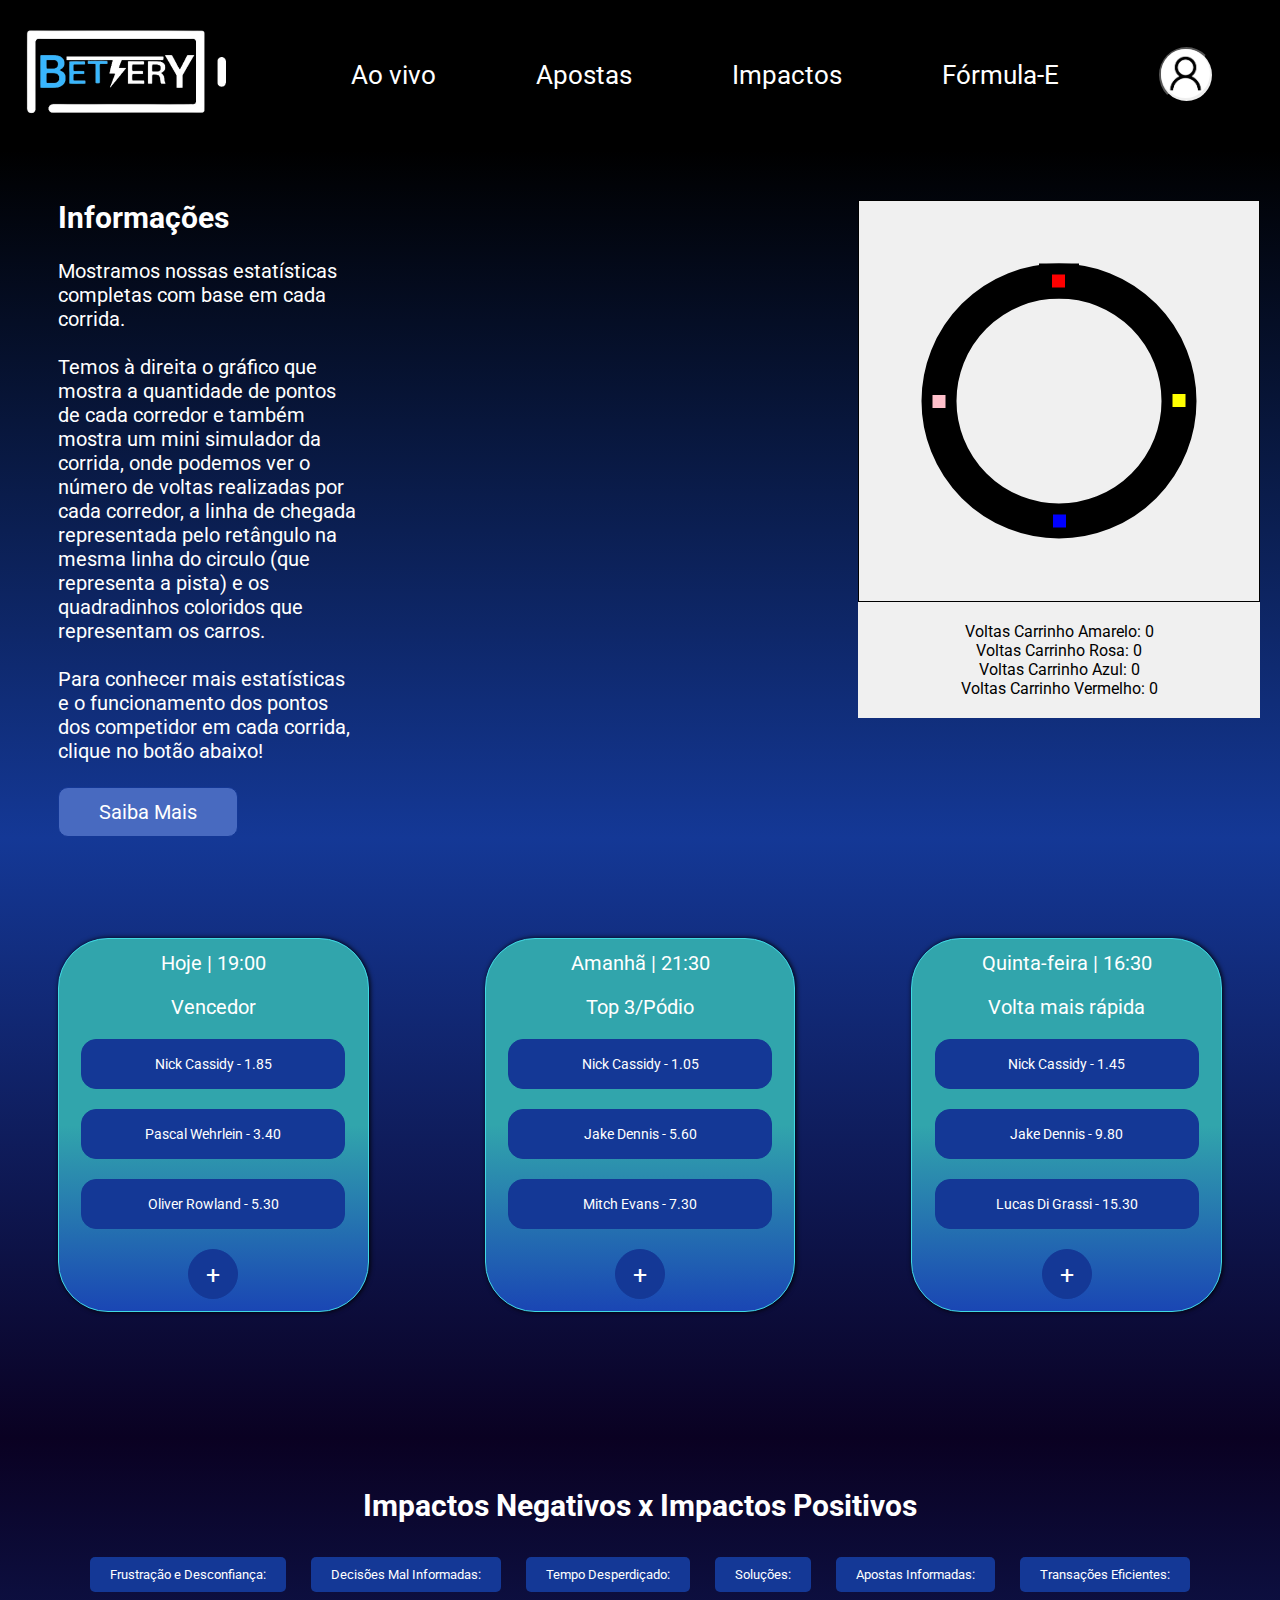
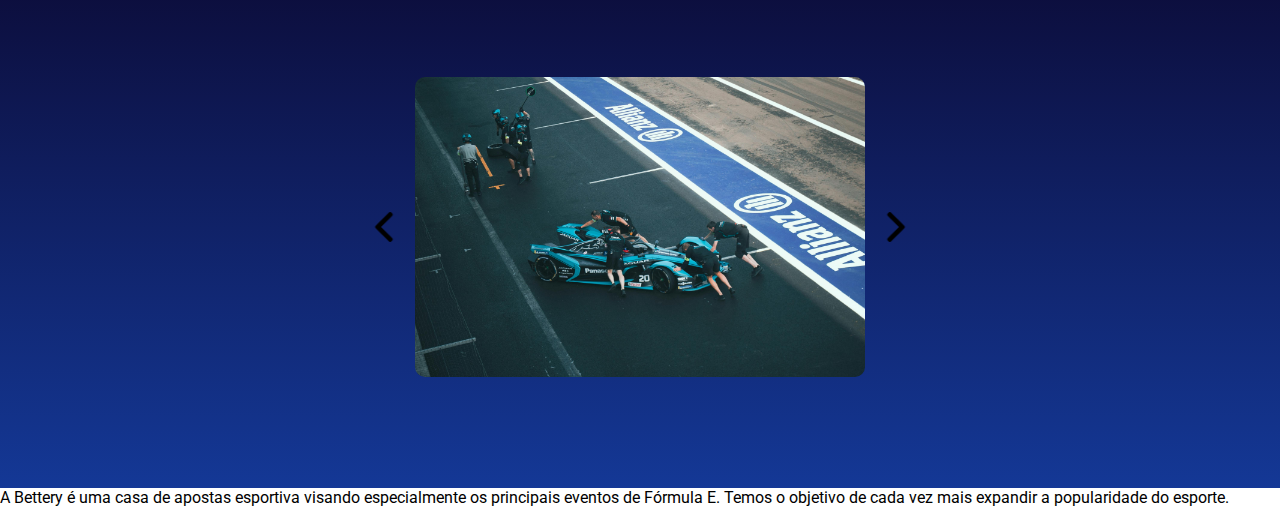
==== LP/index.html @ d3a05d5d "teste-challenge" ====
<!DOCTYPE html>
<html lang="pt-br">
<head>
    <meta charset="UTF-8">
    <meta name="viewport" content="width=device-width, initial-scale=1.0">
    <title>Bettery</title>
    <link rel="icon" href="../images/Logo_Sprint1_icon.png" type="image/x-icon">
    <link rel="stylesheet" href="styles.css">
    <link rel="preconnect" href="https://fonts.googleapis.com">
    <link rel="preconnect" href="https://fonts.gstatic.com" crossorigin>
    <link href="https://fonts.googleapis.com/css2?family=Roboto:ital,wght@0,100;0,300;0,400;0,500;0,700;0,900;1,100;1,300;1,400;1,500;1,700;1,900&display=swap" rel="stylesheet">
    <script src="script.js" defer></script>
</head>
<body>
    <header>
        <nav class="navegacao">
            <a href="../LP/index.html">
                <img class="logo" src="../images/Logo_Sprint1_sem_fundo.png" alt="logo">
            </a>
            <a href="../Ao vivo/AoVivo.html">Ao vivo</a>
            <a href="#">Apostas</a>
            <a href="#">Impactos</a>
            <a href="#">Fórmula-E</a>
            <button id="BtnUser" class="btnUser"><img class="UserIMG" src="../images/UserIMG2.png" alt="login"></button>
        </nav>
        <div id="LoginContainer" class="escondido">
            <form id="FormLogin">
                <h2>Login</h2>
                <label for="username">Usuário:</label>
                <input type="text" id="username" name="username" required>
                <label for="password">Senha:</label>
                <input type="password" id="password" name="password" required>
                <button class="btnLogin" type="submit">Entrar</button>
                <button class="btnLogin2" type="button" id="Btncancelar">Cancelar</button>
            </form>
        </div>
    </header>

<!-- seção 1 -->
 
    <div class="secao2">
        <div class="container2">
            <h2>Informações</h2><br>
            <p>Mostramos nossas estatísticas completas com base em cada corrida.</p><br>
            <p>Temos à direita o gráfico que mostra a quantidade de pontos de cada corredor e também mostra um mini simulador da corrida, onde podemos ver o número de voltas realizadas por cada corredor, a linha de chegada representada pelo retângulo na mesma linha do circulo (que representa a pista) e os quadradinhos coloridos que representam os carros.</p><br>
            <p>Para conhecer mais estatísticas e o funcionamento dos pontos dos competidor em cada corrida, clique no botão abaixo!</p><br>
            <button id="btnSM" type="submit" class="SaibaMais">Saiba Mais</button>
        </div>
        <div class="containerSimulador">
            <canvas id="canvas"></canvas>
            <div id="contadores">
                <p>Voltas Carrinho Amarelo: <span id="voltasCarrinho1">0</span></p>
                <p>Voltas Carrinho Rosa: <span id="voltasCarrinho2">0</span></p>
                <p>Voltas Carrinho Azul: <span id="voltasCarrinho3">0</span></p>
                <p>Voltas Carrinho Vermelho: <span id="voltasCarrinho4">0</span></p>
            </div>
        </div>
    </div>
    

<!-- seção 2 -->
    <div class="secao-apostas">
        <div id="Secao1" class="secao1">
            <div class="container">
                <p class="descricao">Hoje | 19:00</p>
                <p class="descricao">Vencedor</p>
                <button type="submit" class="apostas">Nick Cassidy  -   1.85</button>
                <button type="submit" class="apostas">Pascal Wehrlein  -   3.40</button>
                <button type="submit" class="apostas">Oliver Rowland   -  5.30</button>
                <button id="btnMaisApostas" type="submit" class="apostasMais">+</button>
            </div>
            <div class="container">
                <p class="descricao">Amanhã | 21:30</p>
                <p class="descricao">Top 3/Pódio</p>
                <button type="submit" class="apostas">Nick Cassidy  -   1.05</button>
                <button type="submit" class="apostas">Jake Dennis   -  5.60</button>
                <button type="submit" class="apostas">Mitch Evans   -  7.30</button>
                <button id="btnMaisApostas" type="submit" class="apostasMais">+</button>
            </div>
            <div class="container">
                <p class="descricao">Quinta-feira | 16:30</p>
                <p class="descricao">Volta mais rápida</p>
                <button type="submit" class="apostas">Nick Cassidy   -  1.45</button>
                <button type="submit" class="apostas">Jake Dennis   -  9.80</button>
                <button type="submit" class="apostas">Lucas Di Grassi   -  15.30</button>
                <button id="btnMaisApostas" type="submit" class="apostasMais">+</button>
            </div>
        </div>
    </div>
<!-- seção 3 -->

    <div id="Secao3" class="secao3">
        <div class="container3">
            <h2>Impactos Negativos x Impactos Positivos</h2><br>
            <button id="openModalBtn1" type="submit" class="sobre">Frustração e Desconfiança:</button>
            <button id="openModalBtn2" type="submit" class="sobre">Decisões Mal Informadas:</button>
            <button id="openModalBtn3" type="submit" class="sobre">Tempo Desperdiçado:</button>
            <button id="openModalBtn4" type="submit" class="sobre">Soluções:</button>
            <button id="openModalBtn5" type="submit" class="sobre">Apostas Informadas:</button>
            <button id="openModalBtn6" type="submit" class="sobre">Transações Eficientes:</button>

            <div class="carrossel">
                <button id="prev-button"><img src="../images/arrow.png" alt="prev-button"></button>
                <div class="container-images">
                    <img class="slider" src="../images/pexels-alexwolfmx-14401741.jpg" alt="carro1">
                    <img class="slider" src="../images/pexels-alexwolfmx-14401648.jpg" alt="carro2">
                </div>
                <button id="next-button"><img src="../images/arrow.png" alt="next-button"></button>
            </div>
        </div>
    </div>

<!-- Modals -->
    <div id="myModal1" class="modal">
        <div class="modal-content">
            <span class="closeBtn">&times;</span>
            <ul id="arrayList1"></ul>
        </div>
    </div>

    <div id="myModal2" class="modal">
        <div class="modal-content">
            <span class="closeBtn">&times;</span>
            <ul id="arrayList2"></ul>
        </div>
    </div>

    <div id="myModal3" class="modal">
        <div class="modal-content">
            <span class="closeBtn">&times;</span>
            <ul id="arrayList3"></ul>
        </div>
    </div>

    <div id="myModal4" class="modal">
        <div class="modal-content">
            <span class="closeBtn">&times;</span>
            <ul id="arrayList4"></ul>
        </div>
    </div>

    <div id="myModal5" class="modal">
        <div class="modal-content">
            <span class="closeBtn">&times;</span>
            <ul id="arrayList5"></ul>
        </div>
    </div>

    <div id="myModal6" class="modal">
        <div class="modal-content">
            <span class="closeBtn">&times;</span>
            <ul id="arrayList6"></ul>
        </div>
    </div>
</body>
<footer>
    <div class="footer-container">
        <div class="sobre-nos">
            A Bettery é uma casa de apostas esportiva visando especialmente os principais eventos de Fórmula E. Temos o objetivo de cada vez mais expandir a popularidade do esporte.
        </div>
        
    </div>
</footer>
</html>
---- LP/styles.css ----
*{
    margin: 0;
    padding: 0;
    font-family: 'Roboto', sans-serif;
}

header{
    background-color: black;
    color: white;

    height: 150px;
    font-size: 26px;

    display: flex;
    align-items: center;
    justify-content: space-around;
}

.navegacao{
    display: flex;
    align-items: center;
    justify-content: space-around;
    gap: 100px;
    padding-right: 65px;
}

a{
    text-decoration: none;
    color: white;
}

.logo{
    width: 250px;
    height: 250px;
}

/* Login */
.Userimg{
    border-radius: 100%;
    width: 50px; 
    height: 50px;
    cursor: pointer;
}

#LoginContainer{
    display: none;
    position: fixed;
    top: 50%;
    left: 50%;
    transform: translate(-50%, -50%);
    background: linear-gradient(to top, #1a46b4,#31a5ac 50%);
    border: 1px solid #ddd;
    color: white;
    padding: 50px;
    border-radius: 10px;
    box-shadow: 0 0 10px rgba(0, 0, 0, 0.1);
    z-index: 1000;
}

.escondido{
    display: none;
}

#FormLogin h2{
    margin-top: 0;
    margin-bottom: 20px;
}

#FormLogin label{
    display: block;
    margin: 10px 0 5px;
}

#FormLogin input{
    width: 100%;
    padding: 8px;
    margin-bottom: 10px;
    border: 1px solid #ccc;
    border-radius: 4px;
}

.btnLogin{
    padding: 10px 20px;
    background-color: #0578FF;
    color: white;
    border: none;
    border-radius: 5px;
    cursor: pointer;
    margin-top: 10px;
}

.btnLogin2[type="button"] {
    padding: 10px 20px;
    color: white;
    border: none;
    border-radius: 5px;
    cursor: pointer;
    background-color: #0B396F;
    margin-left: 10px;
    margin-top: 10px;
}

.btnUser{
    border-radius: 50%;
    width: 55px;
    cursor: pointer;
}

.UserIMG{
    border-radius: 100%;
    width: 49px; 
    height: 49px;
    margin-right: 30px;
}

/*seção1*/

.secao1{
    background: linear-gradient(to top,#0a0122 ,#143896 100%);
    height: 500px;
    padding-top: 100px;
    display: flex;
    justify-content: space-around;
}

.container{
    margin-left: 58px;
    margin-right: 58px;
    padding: 10px;
    width: 329px;
    height: 352px;
    box-shadow: 1px 0 5px black;
    background: linear-gradient(to top, #1a46b4,#31a5ac 50%);
    color: white;
    border: 1px solid #40D9E2;
    border-radius: 50px;
    display: flex;
    flex-direction: column;
    align-items: center;
    justify-content: center;
    gap: 20px;
}

.apostas{
    background-color: #143896;
    color: white;
    padding: 15px 15px;
    border-radius: 15px;
    font-size: 14px;
    border: 1px solid #143896;
    cursor: pointer;

    width: 264px;
    height: 50px;
}

.apostasMais{
    background-color: #143896;
    color: white;
    padding: 10px;
    border-radius: 100px;
    font-size: 25px;
    width: 50px;
    height: 50px;
    border: 1px solid #143896;
    cursor: pointer;
}

.descricao{
    font-size: 20px;
}

/*seção2*/

.secao2{
    background: linear-gradient(to top,#143896 , #000000 100%);
    color: white;
    padding-top: 50px;
    display: flex;
    padding-bottom: 120px;
    gap: 500px;
}

.container2{
    width: 300px;
    height: 500px;
    font-size: 20px;
    margin-left: 58px;
}

.SaibaMais{
    background-color: #486ac0;
    color: white;
    padding: 16px;
    border-radius: 10px;
    font-size: 20px;
    width: 180px;
    display: flex;
    align-items: center;
    justify-content: center;
    height: 50px;
    border: 1px solid #143896;
    cursor: pointer;
}

.grafico{
    height: 200px;
    width: 200px;
    border-radius: 50px;
}

/* Simulador */

.containerSimulador{
  display: flex;
  flex-direction: column;
  justify-content: center;
  align-items: center;
  background-color: #f0f0f0;
  color: black;
}

#canvas {
  border: 1px solid black;
}

#contadores {
  margin-top: 20px;
  margin-bottom: 20px;
  text-align: center;
}


/*seção3*/


.secao3{
    display: flex;
    justify-content: center;
    height: 600px;
    background: linear-gradient(to top,#143896 , #0a0122 100%);
    color: white;
    padding-top: 50px;
}


.container3{
    text-align: center;
    font-size: 20px;
}

.sobre {
    margin: 10px;
    padding: 10px 20px;
    background-color: #143896;
    color: white;
    border: none;
    border-radius: 5px;
    cursor: pointer;
}


/* Modal */
.modal {
    display: none;
    position: fixed;
    z-index: 1;
    left: 0;
    top: 0;
    width: 100%;
    height: 100%;
    overflow: auto;
    background-color: rgb(0,0,0);
    background-color: rgba(0,0,0,0.4);
    padding-top: 60px;
}

.modal-content {
    background: linear-gradient(to top, #1a46b4,#31a5ac 50%);
    color: white;
    margin: 10% auto;
    padding: 30px;
    border: 1px solid #888;
    width: 80%;
    max-width: 500px;
    border-radius: 10px;
    font-size: 20px;
}

.closeBtn {
    color: black;
    float: right;       
    font-size: 28px;
    font-weight: bold;
}

.closeBtn:hover,
.closeBtn:focus {
    color: black;
    text-decoration: none;
    cursor: pointer;
}


/* carrossel */

.carrossel {
    display: flex;
    width: 100%;
    min-height: 50vh;
    align-items: center;
    justify-content: center;
    gap: 1rem;
    margin-bottom: 60px;
}

.container-images {
    position: relative;
    display: flex;
    align-items: center;
    justify-content: center;
    width: 450px;
    height: 450px;
}


.slider {
    opacity: 0;
    transition: opacity 0.2s;
    position: absolute;
    width: 100%;
    border-radius: 10px;
}

.on {
    opacity: 1;
}

#prev-button,
#next-button {
  width: 30px;
  height: 30px;
  border: none;
  background-color: transparent;
  cursor: pointer;
}

#prev-button img,
#next-button img {
  width: 100%;
  height: 100%;
}

#prev-button {
    transform: rotate(180deg);
  }
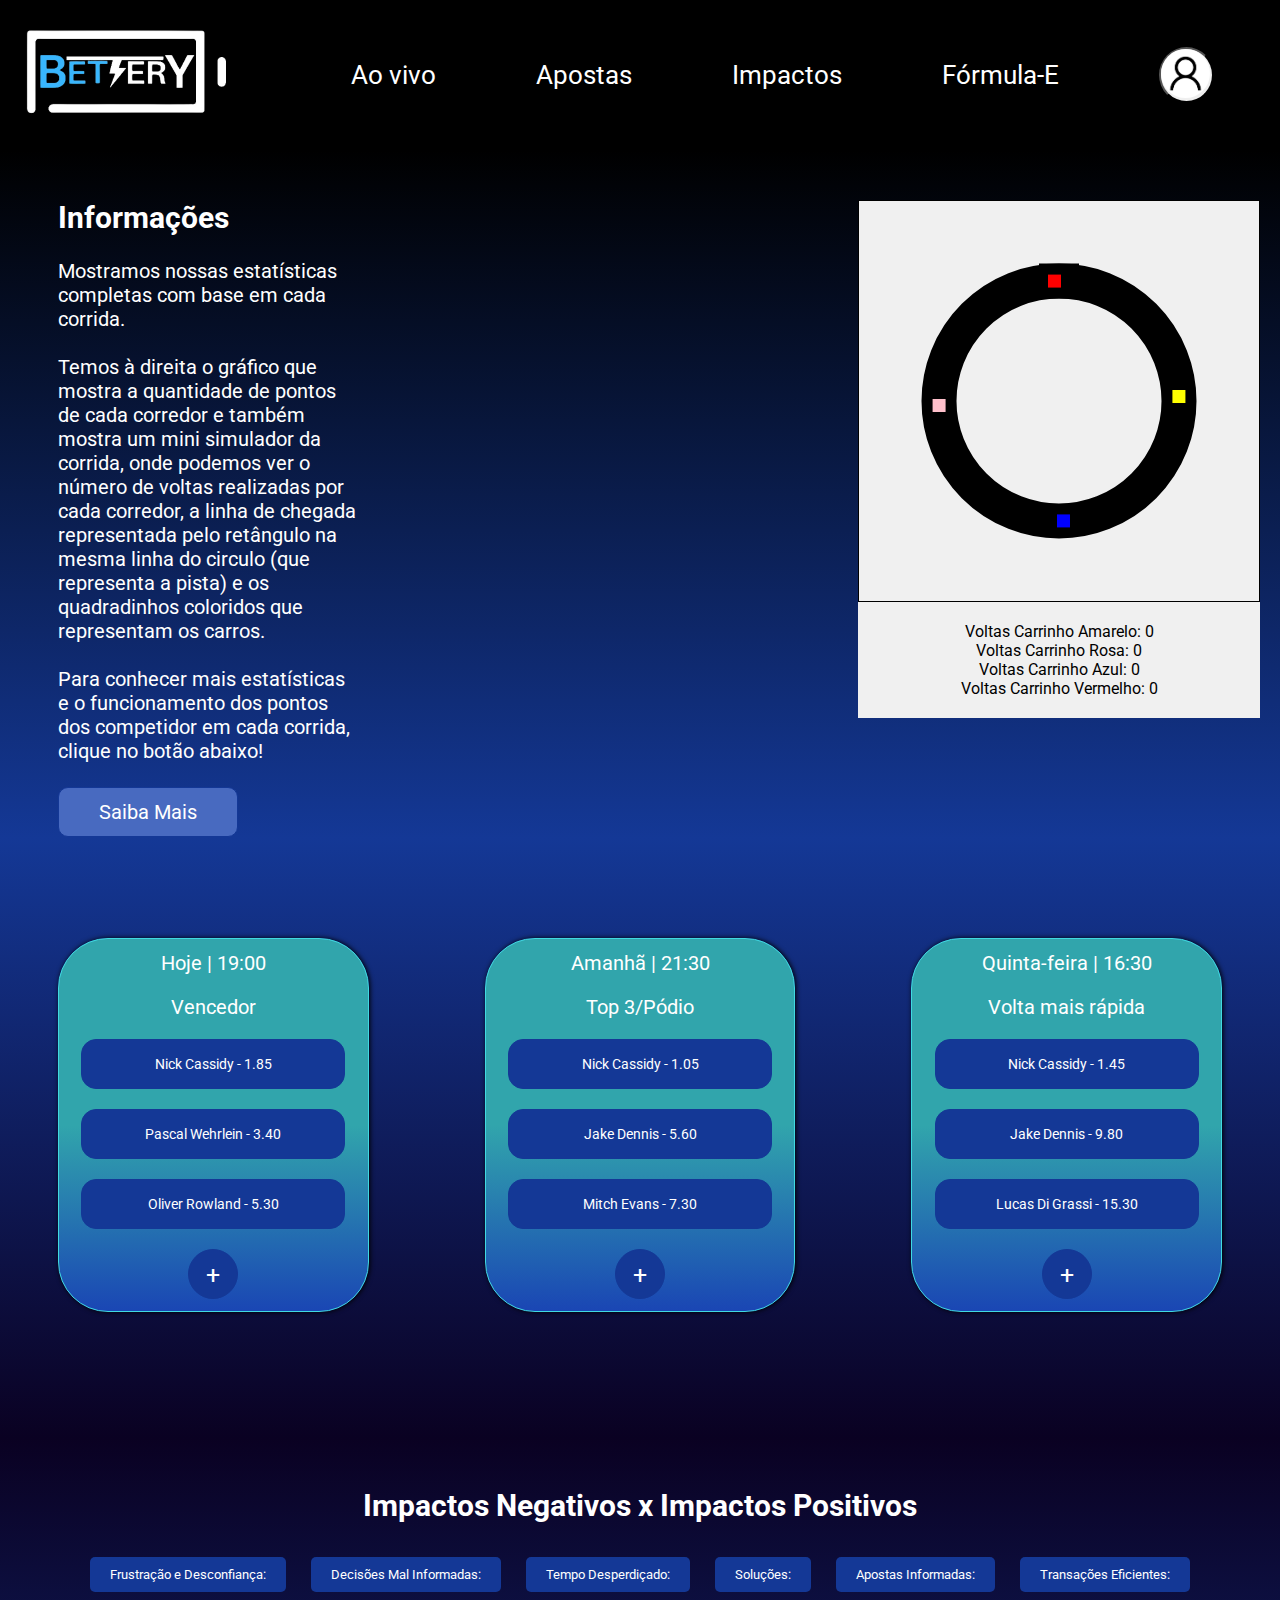
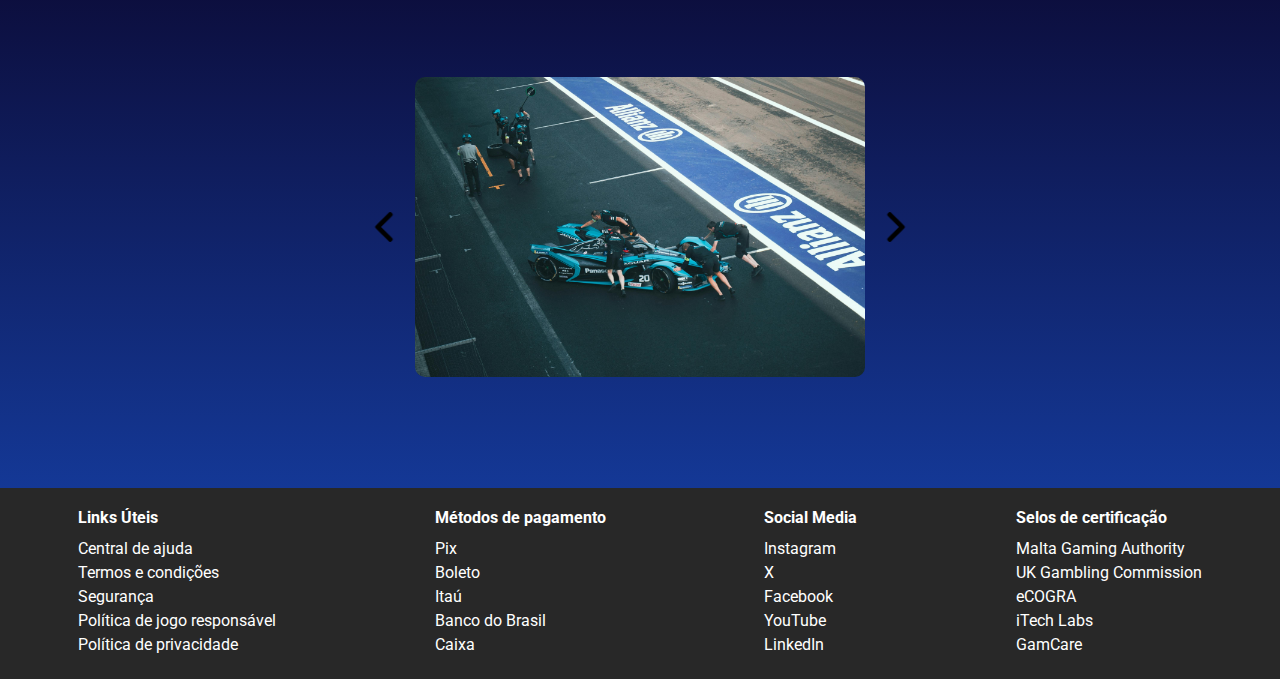
==== commit 5ea5e5c0: "teste" ====
--- a/LP/index.html
+++ b/LP/index.html
@@ -18,9 +18,9 @@
                 <img class="logo" src="../images/Logo_Sprint1_sem_fundo.png" alt="logo">
             </a>
             <a href="../Ao vivo/AoVivo.html">Ao vivo</a>
-            <a href="#">Apostas</a>
-            <a href="#">Impactos</a>
-            <a href="#">Fórmula-E</a>
+            <a href="../Apostas/Apostas.html">Apostas</a>
+            <a href="../Impactos/Impactos.html">Impactos</a>
+            <a href="../Formula-E/Formula-E.html">Fórmula-E</a>
             <button id="BtnUser" class="btnUser"><img class="UserIMG" src="../images/UserIMG2.png" alt="login"></button>
         </nav>
         <div id="LoginContainer" class="escondido">
@@ -152,13 +152,54 @@
             <ul id="arrayList6"></ul>
         </div>
     </div>
+    <footer class="footer">
+        <div class="footer-container">
+            <div class="footer-sections">
+                <div class="footer-column">
+                    <h4>Links Úteis</h4>
+                    <ul>
+                        <li><a href="#"></a>Central de ajuda</li>
+                        <li><a href="#"></a>Termos e condições</li>
+                        <li><a href="#"></a>Segurança</li>
+                        <li><a href="#"></a>Política de jogo responsável</li>
+                        <li><a href="#"></a>Política de privacidade</li>
+                    </ul>
+                </div>
+    
+                <div class="footer-column">
+                    <h4>Métodos de pagamento</h4>
+                    <ul>
+                        <li><a href="#"></a>Pix</li>
+                        <li><a href="#"></a>Boleto</li>
+                        <li><a href="#"></a>Itaú</li>
+                        <li><a href="#"></a>Banco do Brasil</li>
+                        <li><a href="#"></a>Caixa</li>
+                    </ul>
+                </div>
+    
+                <div class="footer-column">
+                    <h4>Social Media</h4>
+                    <ul>
+                        <li><a href="#"></a>Instagram</li>
+                        <li><a href="#"></a>X</li>
+                        <li><a href="#"></a>Facebook</li>
+                        <li><a href="#"></a>YouTube</li>
+                        <li><a href="#"></a>LinkedIn</li>
+                    </ul>
+                </div>
+    
+                <div class="footer-column">
+                    <h4>Selos de certificação</h4>
+                    <ul>
+                        <li><a href="#"></a>Malta Gaming Authority</li>
+                        <li><a href="#"></a>UK Gambling Commission</li>
+                        <li><a href="#"></a>eCOGRA</li>
+                        <li><a href="#"></a>iTech Labs</li>
+                        <li><a href="#"></a>GamCare</li>
+                    </ul>
+                </div>
+            </div>
+        </div>
+    </footer>
 </body>
-<footer>
-    <div class="footer-container">
-        <div class="sobre-nos">
-            A Bettery é uma casa de apostas esportiva visando especialmente os principais eventos de Fórmula E. Temos o objetivo de cada vez mais expandir a popularidade do esporte.
-        </div>
-        
-    </div>
-</footer>
 </html>--- a/LP/styles.css
+++ b/LP/styles.css
@@ -353,4 +353,40 @@
 
 #prev-button {
     transform: rotate(180deg);
-  }+  }
+
+/* ------------------------------------ */
+
+.footer{
+    background-color: #282828;
+    color: white;
+}
+
+.footer-sections{
+    margin-left: 58px;
+    margin-right: 58px;
+    display: flex;
+    justify-content: space-between;
+    padding: 20px;
+}
+
+.footer-column h4 {
+    font-size: 16px;
+    font-weight: bold;
+    margin-bottom: 12px;
+}
+
+.footer-column ul {
+    list-style-type: none;
+    padding: 0;
+    cursor: pointer;
+}
+
+.footer-column ul li {
+    margin-bottom: 5px;
+}
+
+.footer-column ul li a {
+    text-decoration: none;
+}
+
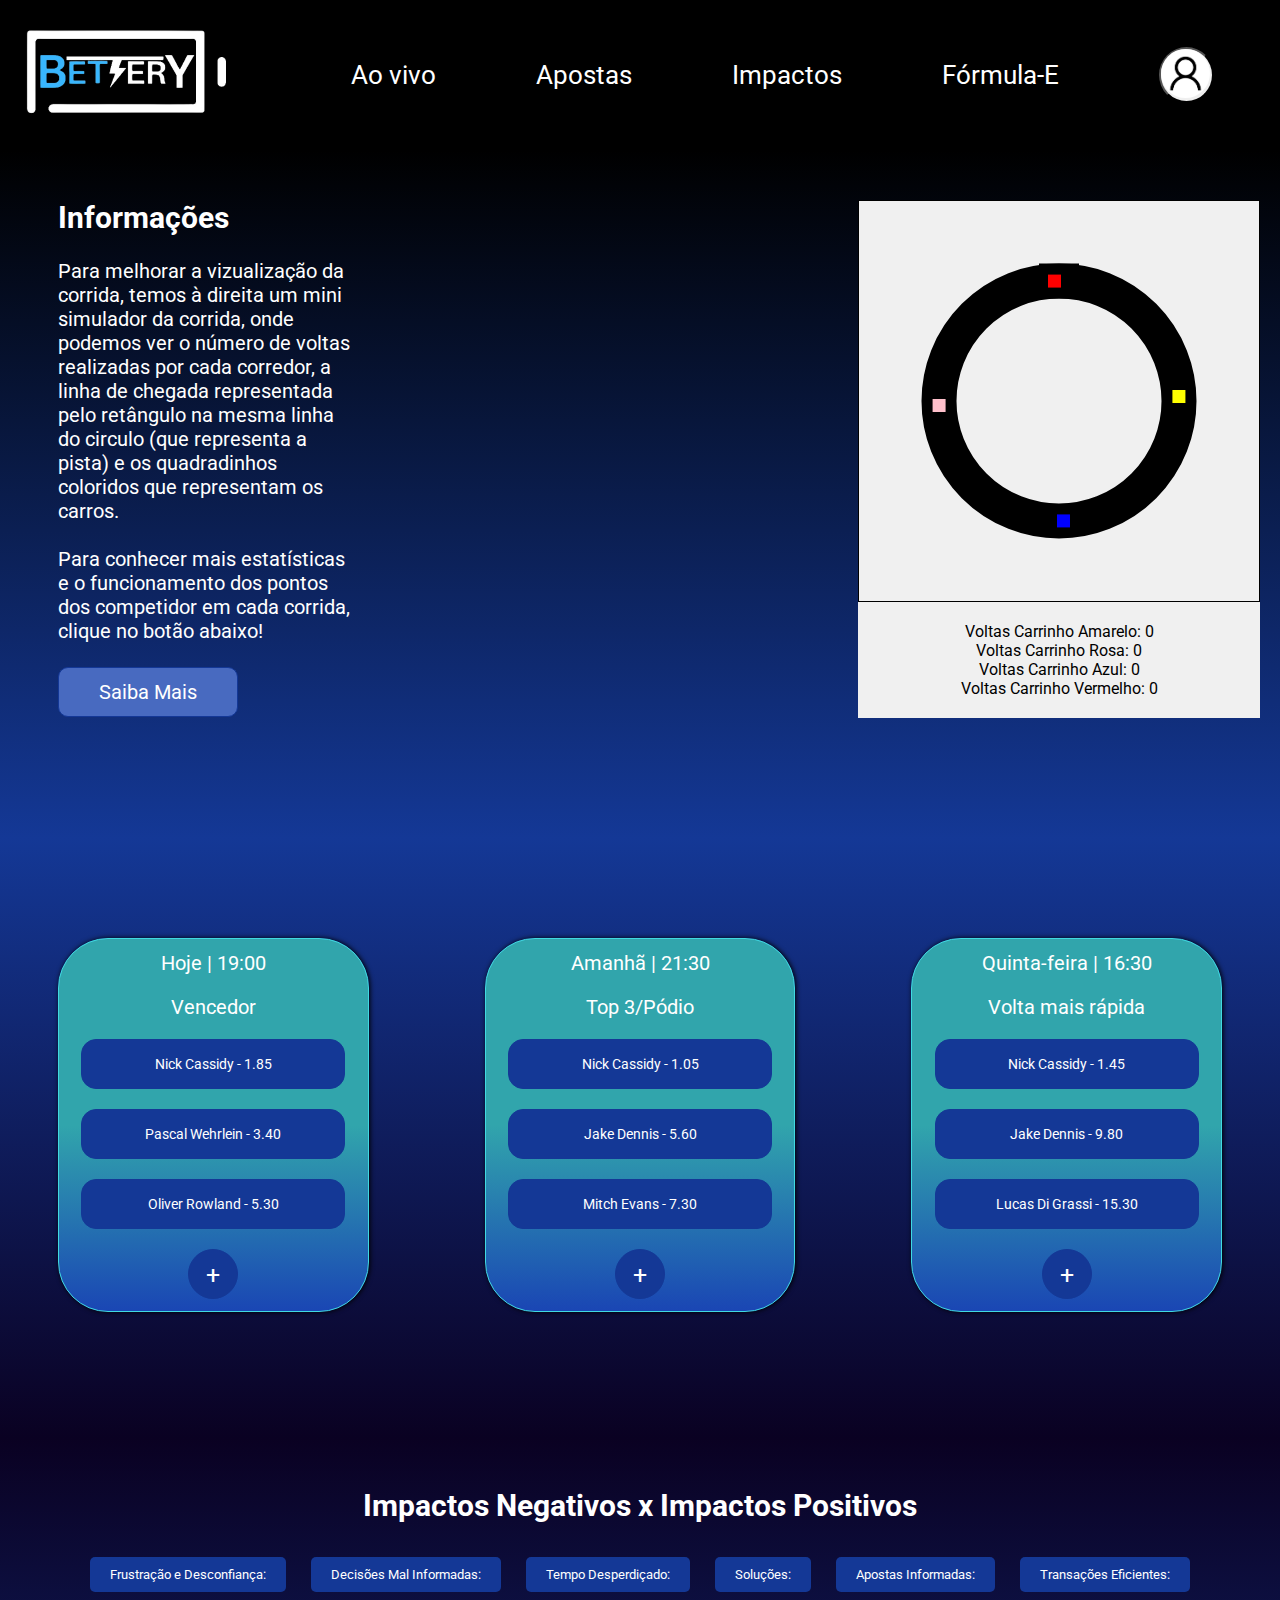
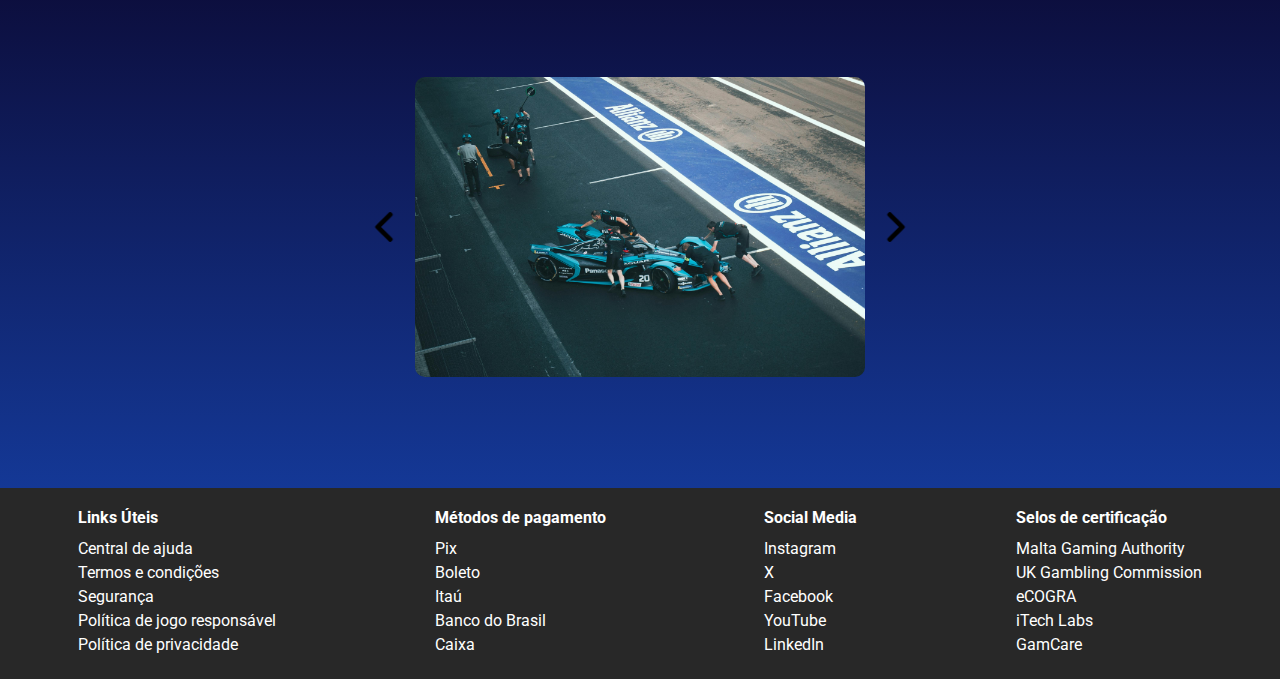
==== commit b2f2e1e1: "atts" ====
--- a/LP/index.html
+++ b/LP/index.html
@@ -41,8 +41,7 @@
     <div class="secao2">
         <div class="container2">
             <h2>Informações</h2><br>
-            <p>Mostramos nossas estatísticas completas com base em cada corrida.</p><br>
-            <p>Temos à direita o gráfico que mostra a quantidade de pontos de cada corredor e também mostra um mini simulador da corrida, onde podemos ver o número de voltas realizadas por cada corredor, a linha de chegada representada pelo retângulo na mesma linha do circulo (que representa a pista) e os quadradinhos coloridos que representam os carros.</p><br>
+            <p> Para melhorar a vizualização da corrida, temos à direita um mini simulador da corrida, onde podemos ver o número de voltas realizadas por cada corredor, a linha de chegada representada pelo retângulo na mesma linha do circulo (que representa a pista) e os quadradinhos coloridos que representam os carros.</p><br>
             <p>Para conhecer mais estatísticas e o funcionamento dos pontos dos competidor em cada corrida, clique no botão abaixo!</p><br>
             <button id="btnSM" type="submit" class="SaibaMais">Saiba Mais</button>
         </div>
--- a/LP/styles.css
+++ b/LP/styles.css
@@ -201,12 +201,6 @@
     height: 50px;
     border: 1px solid #143896;
     cursor: pointer;
-}
-
-.grafico{
-    height: 200px;
-    width: 200px;
-    border-radius: 50px;
 }
 
 /* Simulador */
